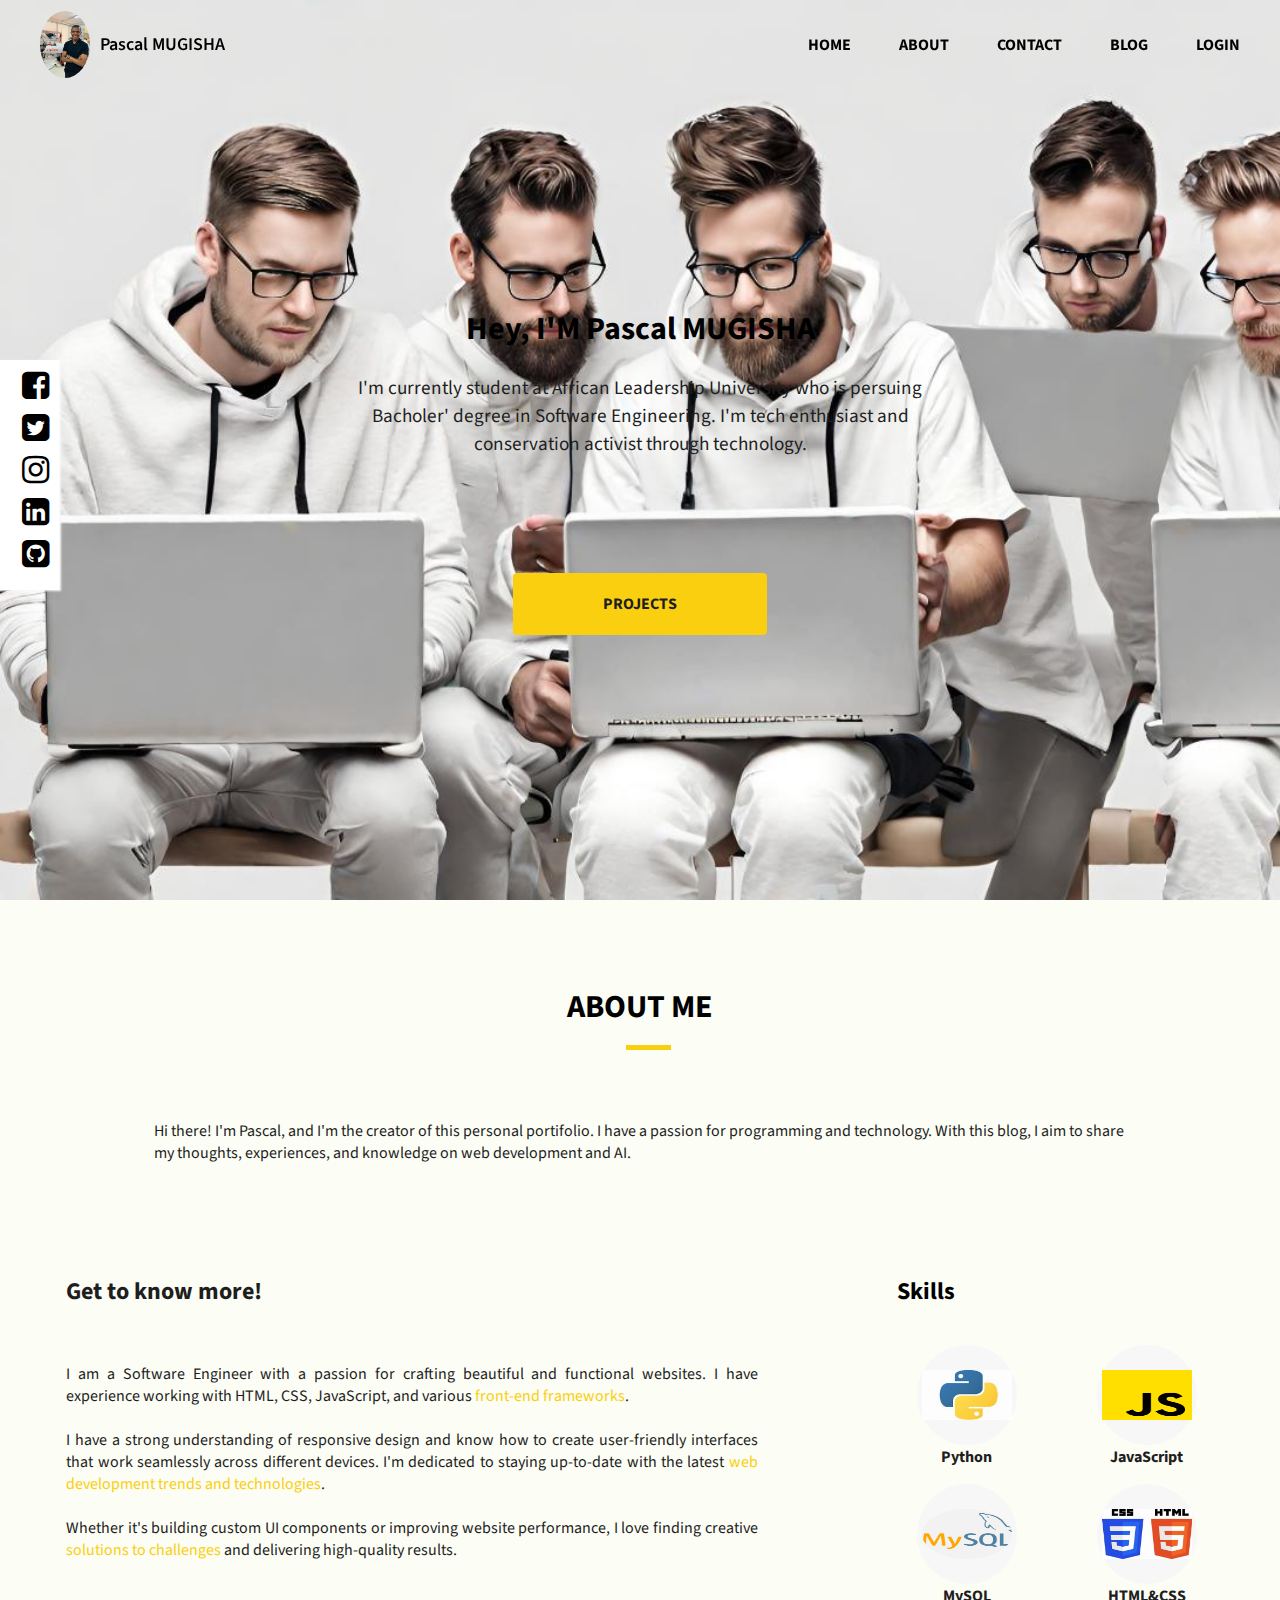
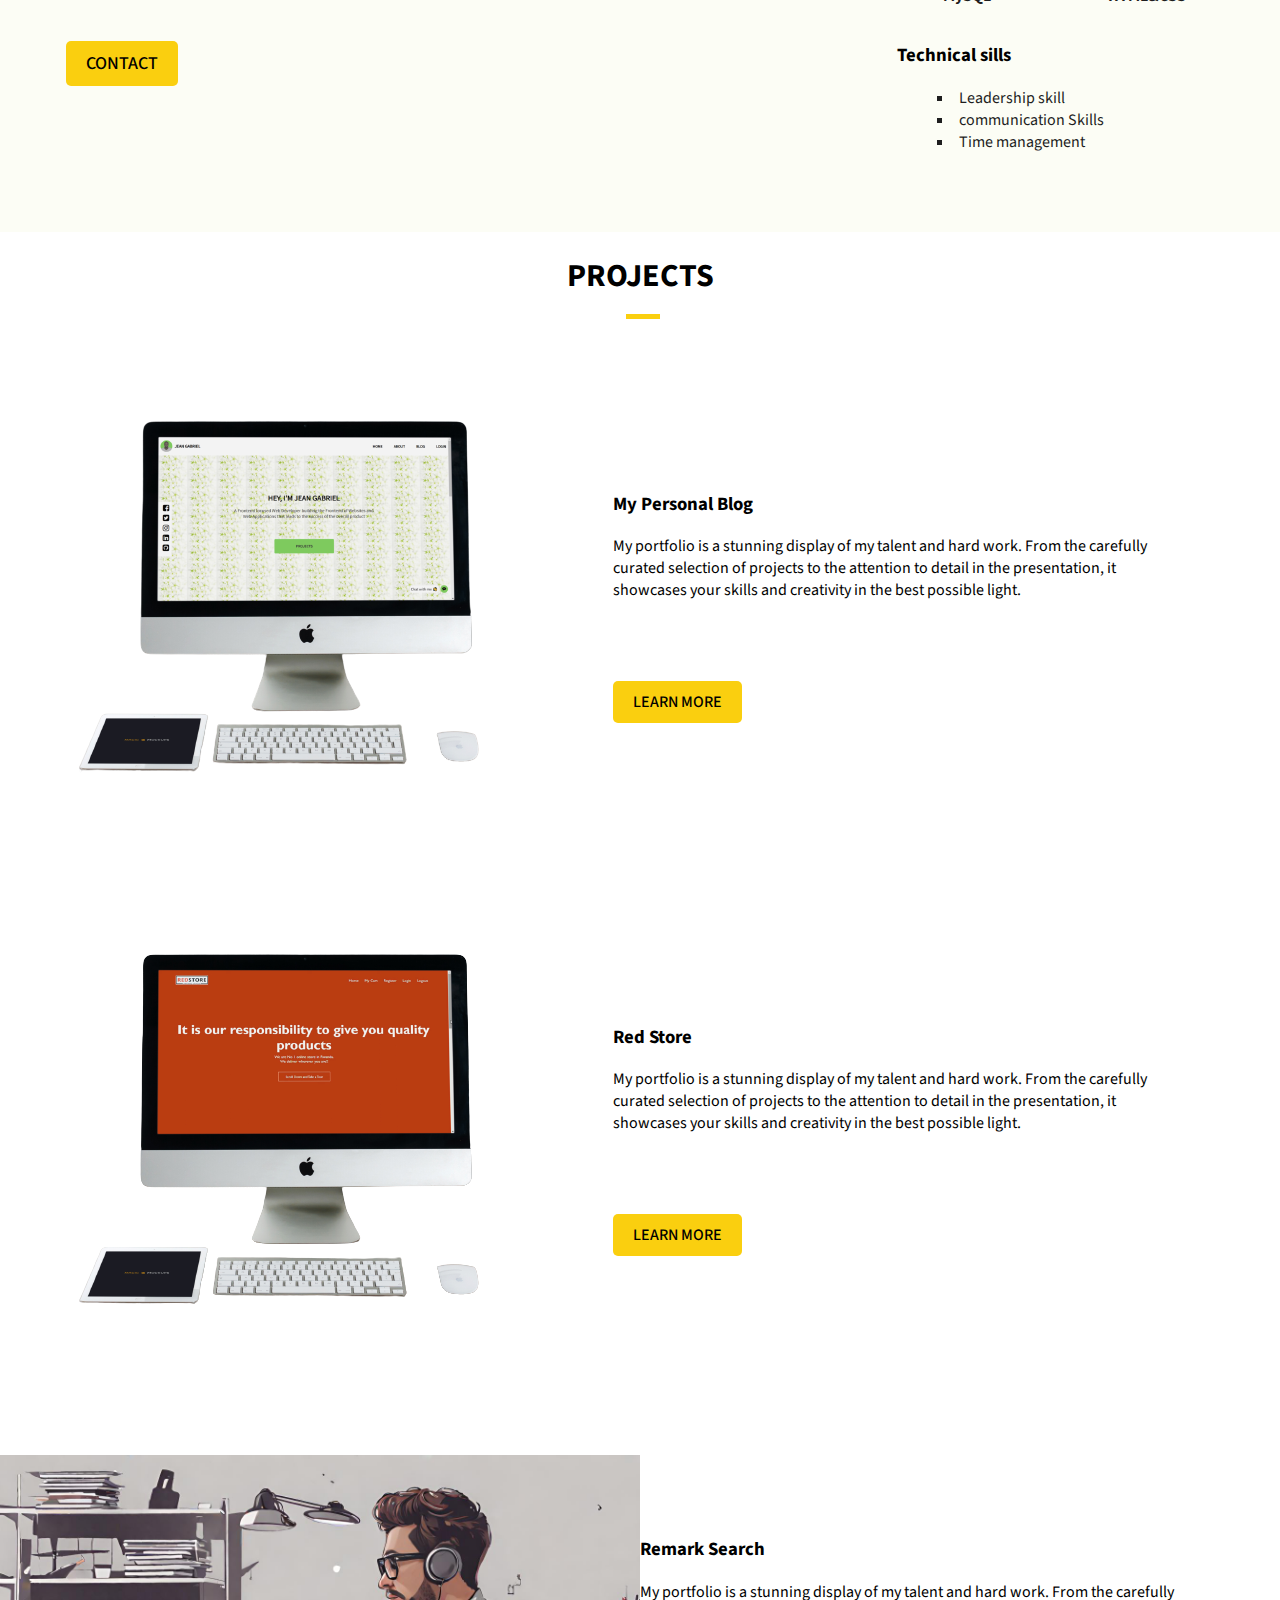
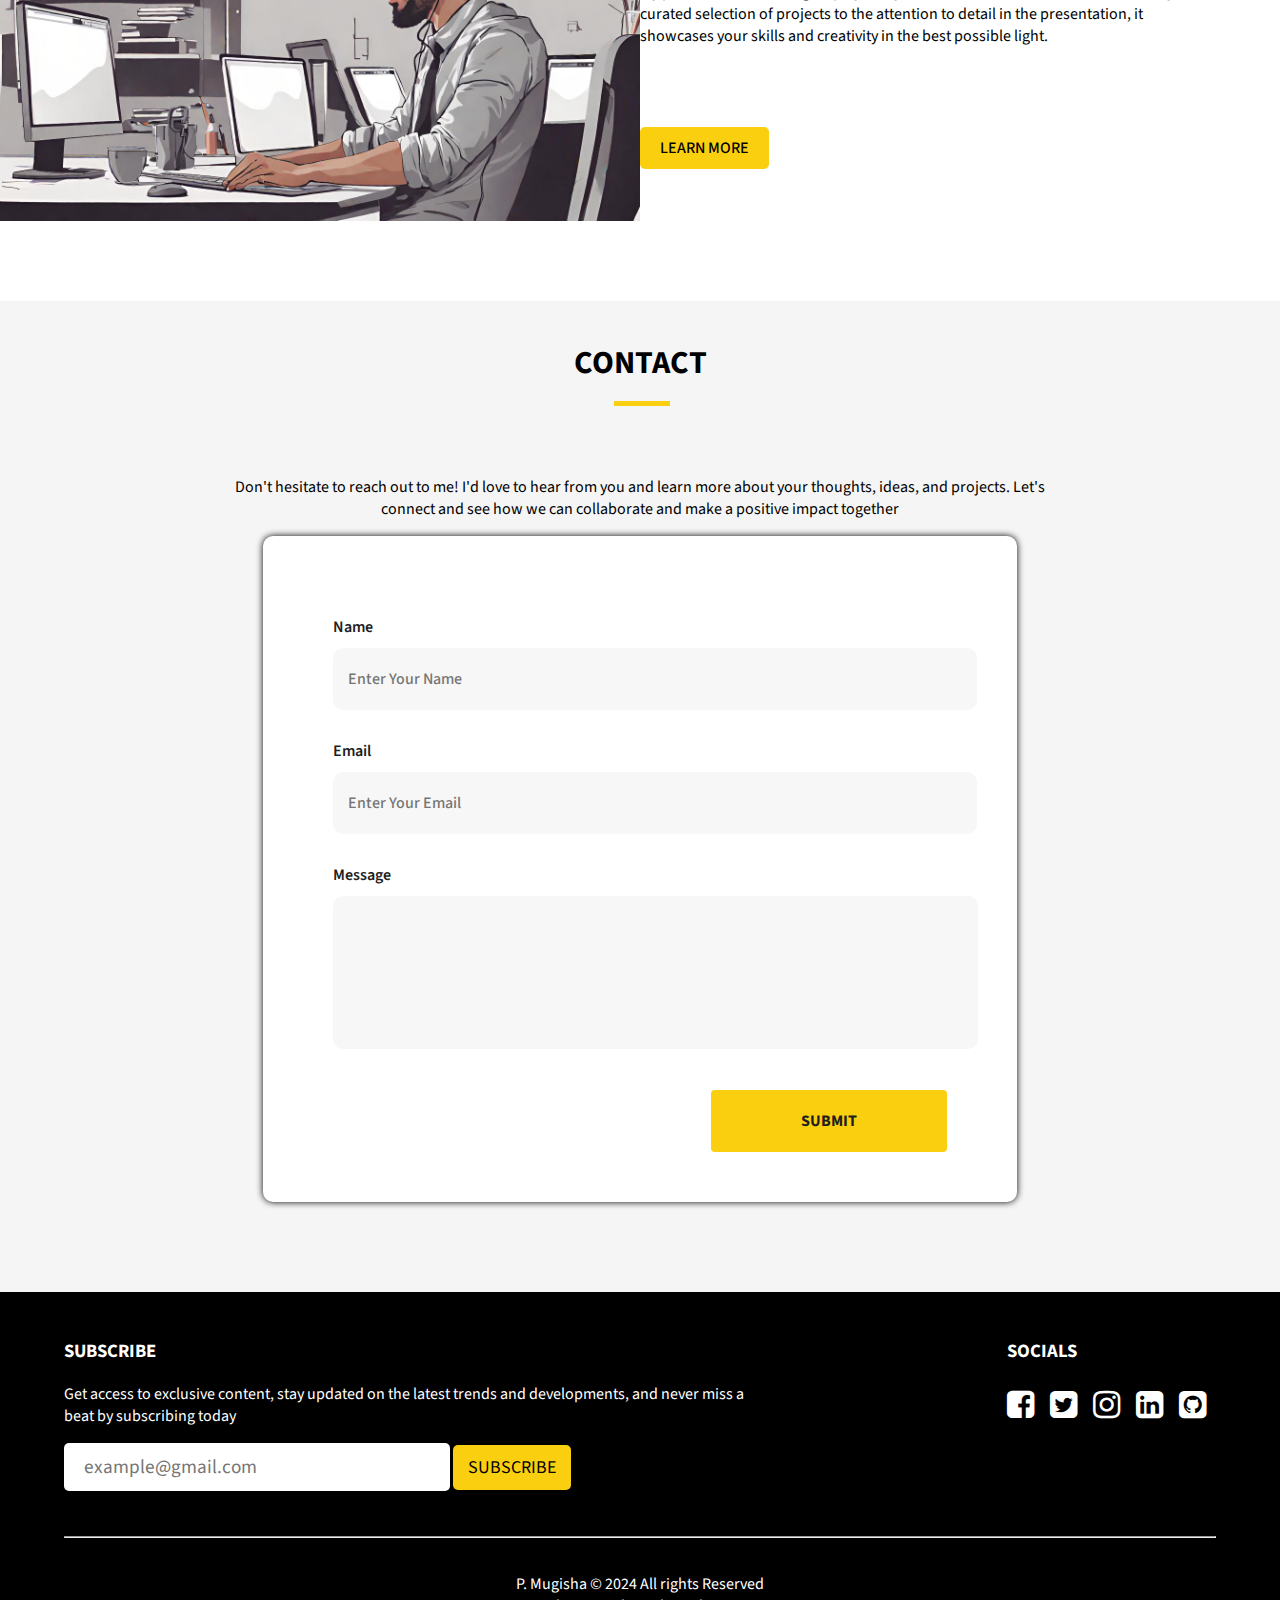
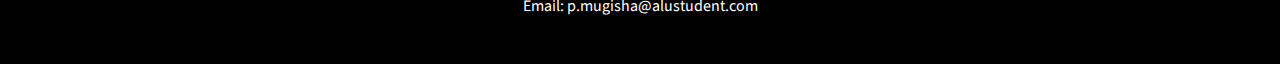
==== index.html @ e067c86f "portifolio" ====
<!DOCTYPE html>
<html lang="en">
<head>
    <link rel="stylesheet" href="../style.css">


    <!-- ------ font awesome ---------- -->
    <link rel="stylesheet" href="https://cdnjs.cloudflare.com/ajax/libs/font-awesome/4.7.0/css/font-awesome.min.css">


    <!-- --- font cdn ---  -->
    <link rel="preconnect" href="https://fonts.googleapis.com">
    <link rel="preconnect" href="https://fonts.gstatic.com" crossorigin>
    <link href="https://fonts.googleapis.com/css2?family=Source+Sans+Pro&display=swap" rel="stylesheet">
    <meta charset="UTF-8">
        <meta http-equiv="X-UA-Compatible" content="IE=edge">
    <meta name="viewport" content="width=device-width, initial-scale=1.0">
    <title>MY PORTIFOLIO</title>
</head>
<body>
    <!-- <script src="//code.tidio.co/74uvqr4xxi4bh2gyivop2tyefpkpsn7f.js" async></script> -->


    <div class="container">
        <div id="home">
            <div class="navbar">
                <div class="logo">
                    <img src="../images/me.jpg" alt="logo">
                    <p>Pascal MUGISHA</p>
                </div>

                <div class="menu" disabled>
                    <span class="bar"></span>
                    <span class="bar"></span>
                    <span class="bar"></span>
                </div>

                <div class="navlist">
                    <ul class="navlist1">
                        <li class="list_item"><a href="#home">HOME</a></li>
                        <li class="list_item"><a href="#about">ABOUT</a></li>
                        <li class="list_item"><a href="#messages">CONTACT</a></li>
                        <li class="list_item"><a href="#all_blogs">BLOG</a></li>
                        <li class="list_item"><a href="#login">LOGIN</a></li>
                    </ul>
                </div>

            </div>

            <!-- ----social media icons ------  -->
            <div class="socials">
                <a href="#"><i class="fa fa-facebook-square" aria-hidden="true"></i></a>
                <a href="#"><i class="fa fa-twitter-square" aria-hidden="true"></i></a>
                <a href="#"><i class="fa fa-instagram" aria-hidden="true"></i></a>
                <a href="#"><i class="fa fa-linkedin-square" aria-hidden="true"></i></a>
                <a href="#"><i class="fa fa-github-square" aria-hidden="true"></i></a>
            </div>

            <!-- ----- chat with me ------  -->
            <!-- <a href="#" class="chat">
                <span>Chat with me 👋</span>
                <div class="message">
                <i class="fa fa-commenting" aria-hidden="true"></i>
                </div>
            </a> -->

            <!-- -------- hero section --------  -->
            <div class="hero">
                <h1>Hey, I'M Pascal MUGISHA</h1>
                <P>I'm currently student at African Leadership University who is persuing Bacholer' degree in Software Engineering. I'm tech enthusiast and conservation activist through technology.</P>

                <a href="#projects" class="big_button">PROJECTS</a>
            </div>
        </div>
        
        
        <div id="about">
            <h1 class="section_title">ABO<span style="border-bottom: 5px solid var(--green); padding-bottom: 15px;">UT </span>ME</h1>
            <p class="about_text">Hi there! I'm Pascal, and I'm the creator of this personal portifolio. 
                I have a passion for programming and technology. With this blog, I aim to share my thoughts, 
                experiences, and knowledge on web development and AI. </p>
                <!-- Whether it's new projects or ideas, I hope to create a 
                community of like-minded individuals who are also interested in software engineering. In my free time, you can 
                find me playing music. Thank you for stopping by, and I hope you enjoy reading my content! -->

            <div class="more">
            
                <div class="know">

                    <h2 style="margin-bottom: 6vh ;">Get to know more!</h2>
                    <p>I am a Software Engineer with a passion for crafting beautiful and functional websites. I have experience working with HTML, CSS, JavaScript, and various<a style="text-decoration: none; color: var(--green);">  front-end frameworks</a>.
                        <br/><br>
                        I have a strong understanding of responsive design and know how to create user-friendly interfaces that work seamlessly across different devices. I'm dedicated to staying up-to-date with the latest <a style="color: var(--green); text-decoration: none;"> web development trends and technologies</a>. 
                       <br><br> Whether it's building custom UI components or improving website performance, I love finding creative<a style="color: var(--green); text-decoration: none;">  solutions to challenges</a> and delivering high-quality results.</p>

                    
                     <span><a href="#messages" class="small_button">CONTACT</a></span>

                </div>

                <div class="skills">
                    <h2 style="margin-bottom: 4vh ;">Skills</h2>

                    <div class="programming">
                    
                        <div class="flex_skills">
                            <div class="skill_item">
                                <span class="box1">
                                    <img src="../images/PYTHON.jfif"> 
                                </span>
                                <p>Python</p>
                            </div>
                            <div class="skill_item">
                                <span class="box1">
                                    <img src="../images/js.png"> 
                                </span>
                                <p>JavaScript</p>
                            </div>
                        </div>

                        <div class="flex_skills">
                            <div class="skill_item">
                                <span class="box1">
                                    <img src="../images/mysql.png"> 
                                </span>
                                <p>MySQL</p>
                            </div>
                            <div class="skill_item">
                                <span class="box1">
                                    <img src="../images/html&css.jfif"> 
                                </span>
                                <p>HTML&CSS</p>
                            </div>
                        </div>

                    </div>

                    <div class="technical">
                        <h3>Technical sills</h3>
                        <ul>
                            <li>Leadership skill</li>
                            <li>communication Skills</li>
                            <li>Time management</li>
                        </ul>
                    </div>

                </div>
            </div>

        </div>


        <div id="projects">
            <h1 class="section_title">PRO<span style="border-bottom: 5px solid var(--green); padding-bottom: 15px;">JE</span>CTS</h1>
            
            <div class="project_item">
                <img src="../images/portfolio_nobg.png" >
                <div class="project_desc">
                    <h3>My Personal Blog</h3>
                    <p>My portfolio is a stunning display of my talent and hard work. 
                        From the carefully curated selection of projects to the 
                        attention to detail in the presentation, it showcases your 
                        skills and creativity in the best possible light.</p>
                    
                    <span><a href="#" class="small_button">LEARN MORE</a></span>
                </div>
            </div>
            
            <div class="project_item proj_it">
                <img src="../images/shop_nobg.png" >
                <div class="project_desc ">
                    <h3>Red Store</h3>
                    <p>My portfolio is a stunning display of my talent and hard work. 
                        From the carefully curated selection of projects to the 
                        attention to detail in the presentation, it showcases your 
                        skills and creativity in the best possible light.</p>
                    
                    <span><a href="#" class="small_button">LEARN MORE</a></span>
                </div>
            </div>
            
            <div class="project_item proj_it">
                <img src="../images/research.jpg" >
                <div class="project_desc ">
                    <h3>Remark Search</h3>
                    <p>My portfolio is a stunning display of my talent and hard work. 
                        From the carefully curated selection of projects to the 
                        attention to detail in the presentation, it showcases your 
                        skills and creativity in the best possible light.</p>
                    
                    <span><a href="#" class="small_button">LEARN MORE</a></span>
                </div>
            </div>
            

        </div>


        <!-- ---------------message _____________ -->

        <div class="snackbar">
            <p>Your message is successfully sent</p>
        </div>

        <div id="messages">
            <h1 class="section_title">CO<span style="border-bottom: 5px solid var(--green); padding-bottom: 15px;">NTA</span>CT</h1>
            
            <P class="message_desc">Don't hesitate to reach out to me! I'd love to hear from you and learn more about your thoughts, 
                ideas, and projects. Let's connect and see how we can 
                collaborate and make a positive impact together</P>

            
            <form class="form1" onsubmit={sendMessage(event)}>
                <p>Name</p>
                <div>
                    <input  id="name" type="text"  placeholder="Enter Your Name">
                    <span class="output success"></span>
                </div>
                <p>Email</p>
                <div>
                    <input  type="text"  id="email" placeholder="Enter Your Email">
                    <span class="output success">*Enter a valid email please!</span>
                </div>
                <p>Message</p>
                <div>
                    <textarea id="message"  rows="20" cols="50" ></textarea>
                    <span class="output success">*Enter your message please!</span>    
                </div>
               
        
                <span class="submit_button">
                <button type="submit" id="form_submit">
                    SUBMIT
                </button>
                </span>
            </form>
        
            
            

        </div>

        <div id="footer">
            <div class="container2">
                <div class="subscribe">
                    <h3>SUBSCRIBE</h3>
                    <P>Get access to exclusive content, 
                        stay updated on the latest trends and 
                        developments, and never miss a beat by 
                        subscribing today</P>

                    <form class="form2" onsubmit = subscribe(event)>
                        <input type="text" id="sub1" placeholder="example@gmail.com">
                        <button type="submit"> SUBSCRIBE </button>
                    </form>
                </div>

                <div class="social">
                    <h3>SOCIALS</h3>
                    <div class="social2">
                        <a href="#"><i class="fa fa-facebook-square" aria-hidden="true"></i></a>
                        <a href="#"><i class="fa fa-twitter-square" aria-hidden="true"></i></a>
                        <a href="#"><i class="fa fa-instagram" aria-hidden="true"></i></a>
                        <a href="#"><i class="fa fa-linkedin-square" aria-hidden="true"></i></a>
                        <a href="#"><i class="fa fa-github-square" aria-hidden="true"></i></a>
                    </div>
                    
                    

                </div>
            </div>

            <hr>

            <div class="copyright">
                P. Mugisha &copy; 2024  All rights Reserved <br>
                      Email: p.mugisha@alustudent.com
            </div>
        </div>




    </div>

    <script src="../JS/app.js"></script>
</body>
</html>
---- style.css ----
*{
    font-family: 'Source Sans Pro', sans-serif;
}

:root{
    --white: #fff;
    --lightgray: rgb(247, 247, 247); 
    --black: rgba(0,0,0); 
    --green: rgb(250, 207,15);
    /* --green: #7ED957; */
    --text: rgb(30,30,30);
    --about: #FCFDF5;
}

body{
    margin: 0;
    padding: 0;
}

/* --------home style ----- */
/* linear-gradient(rgba(206, 240, 223, 0.4)50%, rgba(206, 240, 223, 0.4)50%), */
#home{
    background:  url(images/guy.jpg);
    height: 100vh;
    background-repeat: no-repeat;
    background-size:cover;
}


/* --------- for the navbar -------- */
.navbar{
    display: flex;
    background: var(--grey);
    align-items: center;
    justify-content: space-between;
    padding: .2rem 2rem;
    width: 100vw;
    z-index: 16;
    position: fixed;
    top: 0;
}


.logo{
    display: flex;
    align-items: center;
    font-size: large;
    font-weight: 600;
    margin: .5rem;
}
.logo img{
    width: 50px;
    border-radius: 50%;
    margin-right: 10px;
}

.navlist ul{
    margin: 0;
    padding: 0;
    padding-right: 3rem;
    display: flex;
    transition: 2s;
}
.navlist li{
    list-style: none;
    font-weight: 700;
}
.navlist li a{
    text-decoration: none;
    font-size: medium;
    color: var(--black);
    padding: 1.5rem;
    display: block;
}   

.navlist li a:hover{
    color: var(--green);
}


.menu{
    position: absolute; 
    top: 1.5rem;
    right: .75rem;
    display: none;
    flex-direction: column;
    justify-content: space-between;
    width: 30px;
    height: 18px;

}

.bar{
    width: 100%;
    height: 3px;
    background: var(--black);
}

@media  (max-width: 700px){
    .navbar{
        flex-direction: column;
        align-items: flex-start;
        padding: .2rem 0;
    }
    .navlist {
        display: none;
    }
    .navlist ul{
        width: 100%;
        flex-direction: column;
        padding-right: unset;
        
    }
    .navlist ul li{
        width: 98vw;
        text-align: right;
        border-top: 0.1px solid var(--lightgray);
        font-size: 10px;
       
    }
   
    .navlist li a{
        padding: 1rem;
    }
    .menu{
        display: flex;
    }
    .navlist.active{
        display: flex;
    }
    
    
}


/* ---socials --  */
.socials{
  position: absolute;
  top: 40%;
  margin-left: 2%;
  transform: translate(-50%);
  display: flex;
  flex-direction: column;
  background: var(--white);
  padding: 10px;
  padding-left: 30px;
  box-shadow: 1px 1px 2px var(--lightgray);
}

.socials .fa{
    color: black;
    font-size: xx-large;
    padding-bottom: 10px;
}

@media (max-width: 700px) {
    .socials{
        display: none;
    }
}

.chat{
    text-decoration: none;
    color: var(--black);
    font-size: medium;
    display: flex;
    align-items: center;
    width: 160px;
    justify-content: space-between;
    position: fixed;
    bottom: 2rem;
    right: .75rem;
}
.chat .message{
    width: 2rem;
    height: 2rem;
    border-radius: 50%;
    text-align: center;
    background: var(--green);
    position: relative;
}
.message .fa{
    position: absolute;
    top: 50%;
    left: 50%;
    transform: translate(-50%, -50%);
}
.chat span{
    background: var(--white);
    padding: 4px;
    border-radius: 10px;
    box-shadow: 2px -3px 4px var(--lightgray);
}

/* ----- hero section ------  */
.hero{
    position: absolute;
    top: 50%;
    left: 50%;
    transform: translate(-50%, -50%);
    text-align: center;
}
.hero :nth-child(1){
    color: var(--black);
    font-size: xx-large;
    font-weight: bolder;
}
.hero :nth-child(2){
    color: var(--text);
    font-size: larger;
    margin-bottom: 15vh;
}
.big_button{
    text-decoration: none;
    color: var(--text);
    font-weight: bolder;
    font-size: medium;
    background: var(--green);
    padding: 20px 90px;
    border-radius: 4px;
}
.big_button:hover{
    opacity: 0.8;
}


/* ----------about us section ---------- */
#about{
    background: var(--about);
    padding: 7vh 2%;
}

.section_title{
    text-align: center;
    margin-bottom: 10vh;
}

#about .about_text{
    padding: 0 10vw;
    color: var(--text);
    margin-bottom: 10vh;
}

.more{
    width: 90vw;
    display: flex;
    flex-wrap: wrap;
    justify-content: space-around;
    gap: 5%;
}
.know{
    flex-basis: 60%;
    text-align: justify;
    color: var(--text);
}

.know span{
    
    font-size: large;
    width: 100%;
    display: block;
    margin: 10vh 0;
}
.small_button{
    text-decoration: none;
    color: var(--black);
    background: var(--green);
    padding: 10px 20px;
    border-radius: 5px;
    font-weight: 500;
}
.small_button:hover{
    background: #46a71d;
}

@media (max-width: 700px) {
    .more{
        width: auto;
    }
    .know{
        display: block;
        flex-basis: 99%;
        padding: 0 10px;
        text-align: left;
    }
    .skills{
        flex-basis: 90%;
        padding: 0 10px;
    }
    #about .about_text{
        padding: 0 5vw;
        text-align: center;
    }
    
}


.box1{
    display: block;
    width: 100px;
    height: 100px;
    position: relative;
    background: var(--lightgray);
    border-radius: 50%;
    margin-bottom: -15px;
}
.box1 img{
    position: absolute;
    top: 50%;
    left: 50%;
    transform: translate(-50%,-50%);
    width: 90px;
    max-height: 50px;
}
.skill_item{
    display: flex;
    flex-direction: column;
    align-items: center;
}
.skill_item p{
    color: var(--text);
}
.skill_item :nth-child(2){
    font-size: medium;
    font-weight: bold;
}
.flex_skills{
    display: flex;
    gap: 40%;
}

.programming{
    padding: 0 20px;
}
         
             /* ---- technical ----  */

.technical ul{
    list-style: square inside url("sqpurple.gif");
    color: var(--text);  
}




/* ---------- project -----------  */
.projects{
    padding: 10vh 0;
}
.project_item img{
    width: 50%;
    flex-basis: 40%;
}
.project_item{
    display: flex;
    align-items:center;
    flex-wrap: wrap;
}
.project_desc{
    flex-basis: 45%;
}

.project_desc span{
    display: block;
    margin-top: 10vh;
}
.proj_it{
    padding-top: 14vh;
}

@media (max-width: 800px) {
    .project_item img{
        flex-basis: 80%;
        width: 99%;
    }
    .project_desc{
        flex-basis: 99%;
        padding: 0 1% 5% 25%;
    }
    .project_desc span{
        margin-top: 5vh;
    }
    .proj_it{
        padding-top: 7vh;
    }
    
}

/* ________ messages ________--  */

#messages{
    background:  whitesmoke;
    background-size: cover;
    /* background: var(--lightgray); */
    padding: 2vh 10%;
    padding-bottom: 10vh;
    margin: auto;
    margin-top: 80px;
}
#messages .form1{
    background: var(--white);
    margin-top: 60px;
    padding: 50px 70px;
    border-radius: 10px;
    box-shadow: 0 0 7px var(--black);
    margin: auto;
    width: 60%;
}
#messages input{
    border: none;
    background: var(--lightgray);
    padding: 20px 15px;
    width: 100%;
    outline: none;
    font-size: medium;
    border-radius: 10px;
    font-size: medium;
    font-weight: 500;
}
#messages textarea{
    outline: none;
    border: none;
    background: var(--lightgray);
    width: 105%;
    height: 17vh;
    padding: 20px 20px;
    box-sizing: border-box;
    /* padding: 5px 20px; */
    border-radius: 10px;
    resize: none;
    /* margin-bottom: 35px; */
}
.message_desc{
    text-align: center;
    padding: 0 10%;
}
.form1 p{
    font-weight: 600;
    color: var(--text);
    margin-bottom: 10px;
    margin-top: 30px;
    font-size: medium;

}
#form_submit{
    text-decoration: none;
    color: var(--text);
    font-weight: bolder;
    font-size: medium;
    background: var(--green);
    padding: 20px 90px;
    border-radius: 4px;
    border: none;
    margin-top: 35px;

}
.submit_button {
    display: block;
    width: 100%;
    text-align: right;
    
}


.output{
    font-size: small;
    padding-left: 5%;
}
.error{
    color: red;
    display: unset;
}
.success{
    display: none;
}

@media (max-width: 700px) {
    
    #messages{
        padding: 20px 5%;
    }
    #messages .form1{
        padding: 10px;
        padding-bottom:30px;
        width: 95%;
    }
    #messages input{
        width: 88%;
    }
    #messages textarea{
        width: 99%;
    }
    
}

.snackbar {
    position: fixed;
    top: 30%;
    left: 50%;
    transform: translate(-50%,50%);
    color: white;
    padding: 10px;
    border-radius: 5px;
    display: none;
}

/* ------------footer ------------- */
.social2{
    font-size: xx-large;
   

}
.social2 a{
    text-decoration: none;
    color: var(--white);
    padding-right: 10px;
}

#footer{
    background: var(--black);
    color: var(--white);
    padding: 3vh 5%;
    padding-bottom: 20px;
}
.container2{
    display: flex;
    justify-content: space-between;
    flex-wrap: wrap;
    margin-bottom: 5vh;
}
.form2 input{
    padding: 10px 20px;
    width: 50%;
    border: 0;
    outline: none;
    font-size: larger;
    border-radius: 5px;
}
.form2 button{
    padding: 10px 15px;
    font-size: large;
    border: none;
    background: var(--green);
    border-radius: 5px;
}
@media (max-width: 500px) {
 
    .form2 input{
        width: 70%;
        font-size: medium;
        margin-bottom: 20px;
    }
    .form2 button{
        width: 25%;
        font-size: medium;
        padding: 10px 5px;
    }
    
}
.form2 button:hover{
    opacity: 0.8;
    cursor: pointer;
}

.subscribe{
    flex-basis: 60%;
}
.copyright{
    text-align: center;
    padding: 3vh 0;
}

@media (max-width: 700px) {
    .subscribe{
        flex-basis: 99%;
    }
    
}







/* --------login ---------------- */
.login{
    background: linear-gradient(rgba(7, 7, 7, 0.4)50%, rgba(3, 3, 3, 0.4)50%), url(photos/white.jpg);
    background-position: center;
    background-size: cover;
    height: 100vh;
}

.form{
    width: 250px;
    height: 380px;
    color: var(--black);
    /* background: black; */
    background: #fff;
    /* background: linear-gradient(to top, rgba(0,0,0,0.8)50%, rgba(0,0,0,0.8)50%); */
    position: absolute;
    top: 50%;
    left: 50%;
    transform: translate(-50%, -50%);
    padding: 7px 40px 20px 40px;
    border-radius: 10px;
}
.form h1{
    font-size: 30px;
    color: var(--green);
    text-align: center;
    margin-bottom: 20px;
}

.form input{
    width: 100%;
    padding: 15px 10px;
    margin-bottom: 15px;
    font-size: 15x;
    background: transparent;
    border: none;
    border-bottom: 1px solid var(--black);
    outline: none;
    color: var(--black);
    letter-spacing: 1px;
}

.form input[type="submit"]{
    background: var(--green);
    color: var(--black);
    width: 50%;
    font-size: 16px;
    display: block;
    margin: auto;
    margin-top: 20px;
    cursor: pointer;
    font-weight: bold;
    border-radius: 4px;
    transition: 0.3s;
    border: none;
}

.form input[type="submit"]:hover{
    opacity: 0.8;
    font-weight: bold;
}


/* --------- article --------  */
:root{
    --red: rgb(165, 48,28);
}
.suggested{
    display: flex;
    justify-content: space-around;
    gap: 5px;
    flex-wrap: wrap;
    padding: 0 2%;
}
.desc4 {
    flex-basis: 60%;
}

.suggested img{
    width: 30%;
    height: auto;
}
@media (max-width: 700px) {
    .desc4 {
        flex-basis: 99%;
        
    }
    .suggested img{
        width: 100%;
    }
    
}
.desc4 button{
    padding: 10px 20px 10px 0;
    font-size: large;
    border: none;
    background: transparent;
    cursor: pointer;
    position: relative;
}
.desc4 button:hover{
    color: var(--red);
}
.desc4 button::after{
    width: 0;
    transition: 200ms ease;
    content: "";
    position: absolute;
    left: 0%;
    right: 0%;
    bottom: 0;
    border: 1px solid var(--red);
}
.desc4 button:hover:after{
    width: 99%;
}
.arrow{
    margin-left: 10px;
    width: auto;
    color: var(--red);
    font-size: x-large;
}
.blog_title{
    padding: 2vh 0;
}

.single_blog{
    padding: 14vh 17%;
}

.date{
    font-style: italic;
    color: gray;
}
.blog_image{
    min-width: 70%;
    max-width: 70%;
    padding: 4vh 0;
}
.blog_content{
    line-height: 25px;
    color: rgb(30,30,30)
}


.share{
    display: flex;
    flex-wrap: wrap;
    align-items: center;
    justify-content: space-between;
    border-top: 1px solid black;
    border-bottom: 1px solid black;
}
.share_item{
    display: flex;
    align-items: center;
    gap: 10px;
}
@media (max-width: 700px) {
    .share2{
        width: 100%;
        border-top: 1px solid black;
    }
    .single_blog{
        padding: 14vh 10%;
    }
    .blog_image{
        display: block;
        min-width: 110%;
        max-width: 110%;
        height: auto;
        padding: 3vh 0;
    }
    .blog_content{
        font-size: larger;
    }
    #nav_article{
        padding-bottom: 40px;
    }
    #list_article{
        padding-top: 23px;
    }
}


.rel_item img{
    width: 100%;
}
.desc_rel{
    position: relative;
}
.rel_item p{
    position: absolute;
    z-index: 16;
    padding: 10px 20px 3px 0;
    background: var(--white);
    bottom: -20px;
    left: 0;
    border-top: 5px solid var(--black);
    color: var(--red);
    font-weight: bold;
}
.related{
    padding: 7vh 5%;

}
.container_rel{
    display: flex;
    align-items: flex-start;
    justify-content: space-between;
    flex-wrap: wrap;
}
.rel_item{
    flex-basis: 32%;
    cursor: pointer;
}
.related h2{
    padding-bottom: 7vh;
}

@media (max-width: 700px) {
    .rel_item {
        flex-basis: 99%;
        margin-bottom: 20px;
    } 
    
}



/* ---------- slides ------------  */
.carousel { 
    width: 100vw;
    height: 100vh;
    position: relative;
}
.slide{
    position: absolute;
    inset: 0;
    opacity: 0;
    transition: 500ms opacity ease-in-out;
    transition-delay: 200ms;
}
.slide[data-active]{
    opacity: 1;
    z-index: 1;
    transition-delay: 200ms;
}
.slide > img{
   display: block; 
   width: 100%;
   height: 100%;
   object-fit: contain;
}
.carousel > ul{
    margin: 0;
    padding: 0;
    list-style: none;

}
.carousel-button {
    position: absolute;
    top: 50%;
    transform: translate(-50%);
    z-index: 2;
    background: none;
    border: none;
    font-size: 4rem;
    color: rgba(255,355,255,.5);
    padding: 0.5rem;
    cursor: pointer;
    border-radius: .25rem;
    background: rgba(5, 5, 5, 0.4);
}
.carousel-button:hover,
.carousel-button:focus{
    color: white;
    background: rgba(5,5,5,0.6);
}
.carousel-button:focus{
    border: 1px solid black;
}

.carousel-button.prev{
    left: 1rem;
}
.carousel-button.next{
    right: 1rem;
}




/* ------------ dashboard ---------------  */
:root{
    --dash: rgb(232, 235,239);
}
.dashboard{
    margin: 0;
    padding: 0;
}

.vertical .list{
    list-style: none;
    transition: 500ms;
    height: 130vh;
    width: 270px;
    background: white;
    color: var(--black);
    position: absolute;
    padding: 0;
    overflow: hidden;
    border-right: 1px solid gray;
}
.list li{
    display: block;
    padding: 20px 10px;
    background: var(--dash);
    border-radius: 5px;
    margin: 10px 5px;
    display: flex;
    transition: 400ms;
    flex-wrap: nowrap;
}
.list li a{
    text-decoration: none;
    color: black;
}
.list li:hover,
.list li:focus{
    background: var(--green);
    cursor:pointer;
}
.dashboard{
    position: relative;
}
.vertical{
    position: fixed;
    z-index: 16;
    top: -20px;
}
#useless{
    padding: 60px 0;
    background: transparent;
}
.horizontal{
    background: white;
    box-shadow: 0 2px 10px rgb(177, 177, 177);
    position: fixed;
    top:0;
    right: 0;
    width: 100vw;
    z-index: 16;
}
.horizontal .logo{
    padding-left: 60px;
}
.list a{
    text-decoration: none;
    color: black;
}

.list.active{
    width: 50px;
}
.list li .fa{
    font-size: larger;
    font-weight: bolder;
    padding-right: 40px;
}
.active li{
    padding: 10px;
}

/* ---------- manage article ------------  */
.manageArticles {
    padding: 12vh 5vw 3vh 10vw;
    overflow: hidden;
}
.manageArticles h1{
    text-align: center;
}

#form2, #view_articles {
    padding: 0 0 2vh 20%; 
}
#form2 input{
    width: 100%;
    outline: none;
    padding: 10px;
    margin-bottom: 3vh;
    border: none;
    border-bottom: 1px solid rgb(187, 187, 187);
    background: var(--dash);
    cursor: pointer;
}
#form2 textarea{
    width: 100%;
    background: var(--dash);
    border: 1px solid rgb(187, 187, 187);
    outline: none;
    resize: none;
    padding: 10px;
    margin-bottom: 3vh;
    cursor: pointer;
}
@media (max-width: 600px) {
    #form2 input{
        width: 90%;
    }
    #form2 textarea{
        width: 90%;
    }
    
}
#form2 span{
    display: block;
    text-align: right;
    margin-top: 10px;
}
#form2 span button{
    padding: 5px 10px;
    border: none;
    cursor: pointer;
    font-weight: bold;
    font-size: 1rem;
}
#form2 span button:hover{
    opacity: .8;
}
#form2 span :nth-child(1){
    background: var(--green);
    margin-right: 10px;
}
#form2 span :nth-child(2){
    background: red;
}
#form2 select{
    padding: 5px 10px;
    margin-bottom: 3vh;
    outline: none;
}


/* --------- view articles --  */
.a_box {
    width: 40%;
    margin-top: 40px;
}
.a_box img{
    width: 100%;
    height: 300px;
    border-radius: 5px;
}
.a_box .action{
    background: var(--dash);
    padding: 5px;
    display: flex;
    justify-content: space-between;
    margin-top: -5px;
}
.a_box .action button{
    border: none;
    font-size: larger;
}
.a_box .action button:hover{
    transform: scale(1.2);
    cursor: pointer;
}
#delete{
    color: red;
}
#edit{
    color: blue;
}
#a_container{
    display: flex;
    flex-wrap: wrap;
    justify-content: space-between;
    margin-top: 60px;
}

@media (max-width: 600px) {
    .a_box{
        width: 90%;
        margin-top: 30px;
    }
    #form2, #view_articles {
        padding: 0 2vw 3vh 17vw; 
    }
    #preview{
        width: 20%;
    } 

}

/* ______________-- USERS _______________--   */
#userContainers{
    width: 60%;
}
@media (max-width: 700) {
    #userContainers{
        min-width: 80%;
    }
}

/* --------------------------- all blogs ---------------------------------  */

.all_blogs{
    padding: 14vh 7% ;
    overflow: hidden;
}

.blogs_heading{
    padding: 2vh 7% 5vh 7%;
}

.c_box{
    display: flex;
    align-items: flex-start;
    padding-bottom: 60px;

}

.c_box img{
    min-width: 32vw;
    max-width: 32vw;
    height: auto;
    padding-right: 40px;
    padding-top: 16px;
    cursor: pointer;
}
.c_desc p{
    margin-bottom: -10px;
}
.category{
    color: var(--red);
    cursor: pointer;
}
.category:hover{
    color: #46a71d;
}
.c_desc h2{
    cursor: pointer;
}

@media (max-width: 600px) {
    .c_box{
        flex-wrap: wrap;
    }
    .c_box img{
        max-width: 100%;
        min-width: 100%;
    }
    .c_desc{
        position: relative;
    }
    .c_desc .category{
        position: absolute;
        top: -40px;
        z-index: 16;
        background: white;
        padding: 15px 15px 15px 0px;
        border-top: 5px solid var(--black);
    }
}



/* --------confirmatin __________  */
#overlay {
    display: none;
    position: fixed;
    top: 0;
    left: 0;
    width: 100%;
    height: 100%;
    background-color: rgba(0, 0, 0, 0.5);
    z-index: 1;
  }
  
  #confirmation-message {
    position: absolute;
    top: 50%;
    left: 50%;
    transform: translate(-50%, -50%);
    background-color: white;
    padding: 20px;
    border-radius: 10px;
    text-align: center;
  }
  
  #button-container {
    margin-top: 20px;
  }
  
  #confirm-button {
    background-color: red;
    color: white;
    padding: 10px 20px;
    border-radius: 5px;
    margin-right: 10px;
    border: none;
  }
  
  #cancel-button {
    background-color: var(--green);
    color: var(--black);
    padding: 10px 20px;
    border-radius: 5px;
    border: none;
  }


  /* ________- commentes _____________  */
  .card-no-border .card {
    border: 0px;
    border-radius: 4px;
    -webkit-box-shadow: 0px 5px 20px rgba(0, 0, 0, 0.05);
    box-shadow: 0px 5px 20px rgba(0, 0, 0, 0.05)
}

.card-body {
    -ms-flex: 1 1 auto;
    flex: 1 1 auto;
    padding: 1.25rem
}

.comment-widgets .comment-row:hover {
    background: rgba(0, 0, 0, 0.02);
    cursor: pointer;
}

.comment-widgets .comment-row {
    border-bottom: 1px solid rgba(120, 130, 140, 0.13);
    padding: 15px;
}
.comment-text:hover{
    visibility: hidden;
}
.comment-text:hover{
    visibility: visible;
}

.label {
    padding: 3px 10px;
    line-height: 13px;
    color: #ffffff;
    font-weight: 400;
    border-radius: 4px;
    font-size: 75%;
}

.round img {
    border-radius: 100%;
}

.label-info {
    background-color: #1976d2;
}

.label-success {
    background-color: green;
}

.label-danger {
    background-color: #ef5350;
}

.action-icons a {
    padding-left: 7px;
    vertical-align: middle;
    color: #99abb4;
}

.action-icons a:hover {
    color: #1976d2;
}

.mt-100 {
    margin-top: 100px
}

.mb-100 {
    margin-bottom: 100px
}


/* _________________ add commenet ________________  */
.addComment{
    width: 80%;
    margin: auto;
    padding: 1vh 3%;
    border: 1px solid rgb(226, 226, 226);
    border-radius: 10px;   
}
@media (max-width: 700px) {
    .addComment{
        width: 90%;
    }   
    #commentContainer{
        width: 90%;
        padding: 2vh 0;
    } 
}
#commentForm input{
    outline: none;
    width: 100%;
    border: none;
    background: var(--lightgray);
    padding: 5px 10px;
    /* border-bottom: 1px solid gray; */
}
#commentForm textarea{
    outline: none;
    width: 100%;
    border: none;
    background: var(--lightgray);
    padding: 10px;

}
#commentForm label{
    font-weight: bold;
    margin-top: 10px;
}
#commentForm button{
    border: none;
    background: var(--green);
    cursor: pointer;
    padding: 5px 20px;
    font-weight: bolder;
}
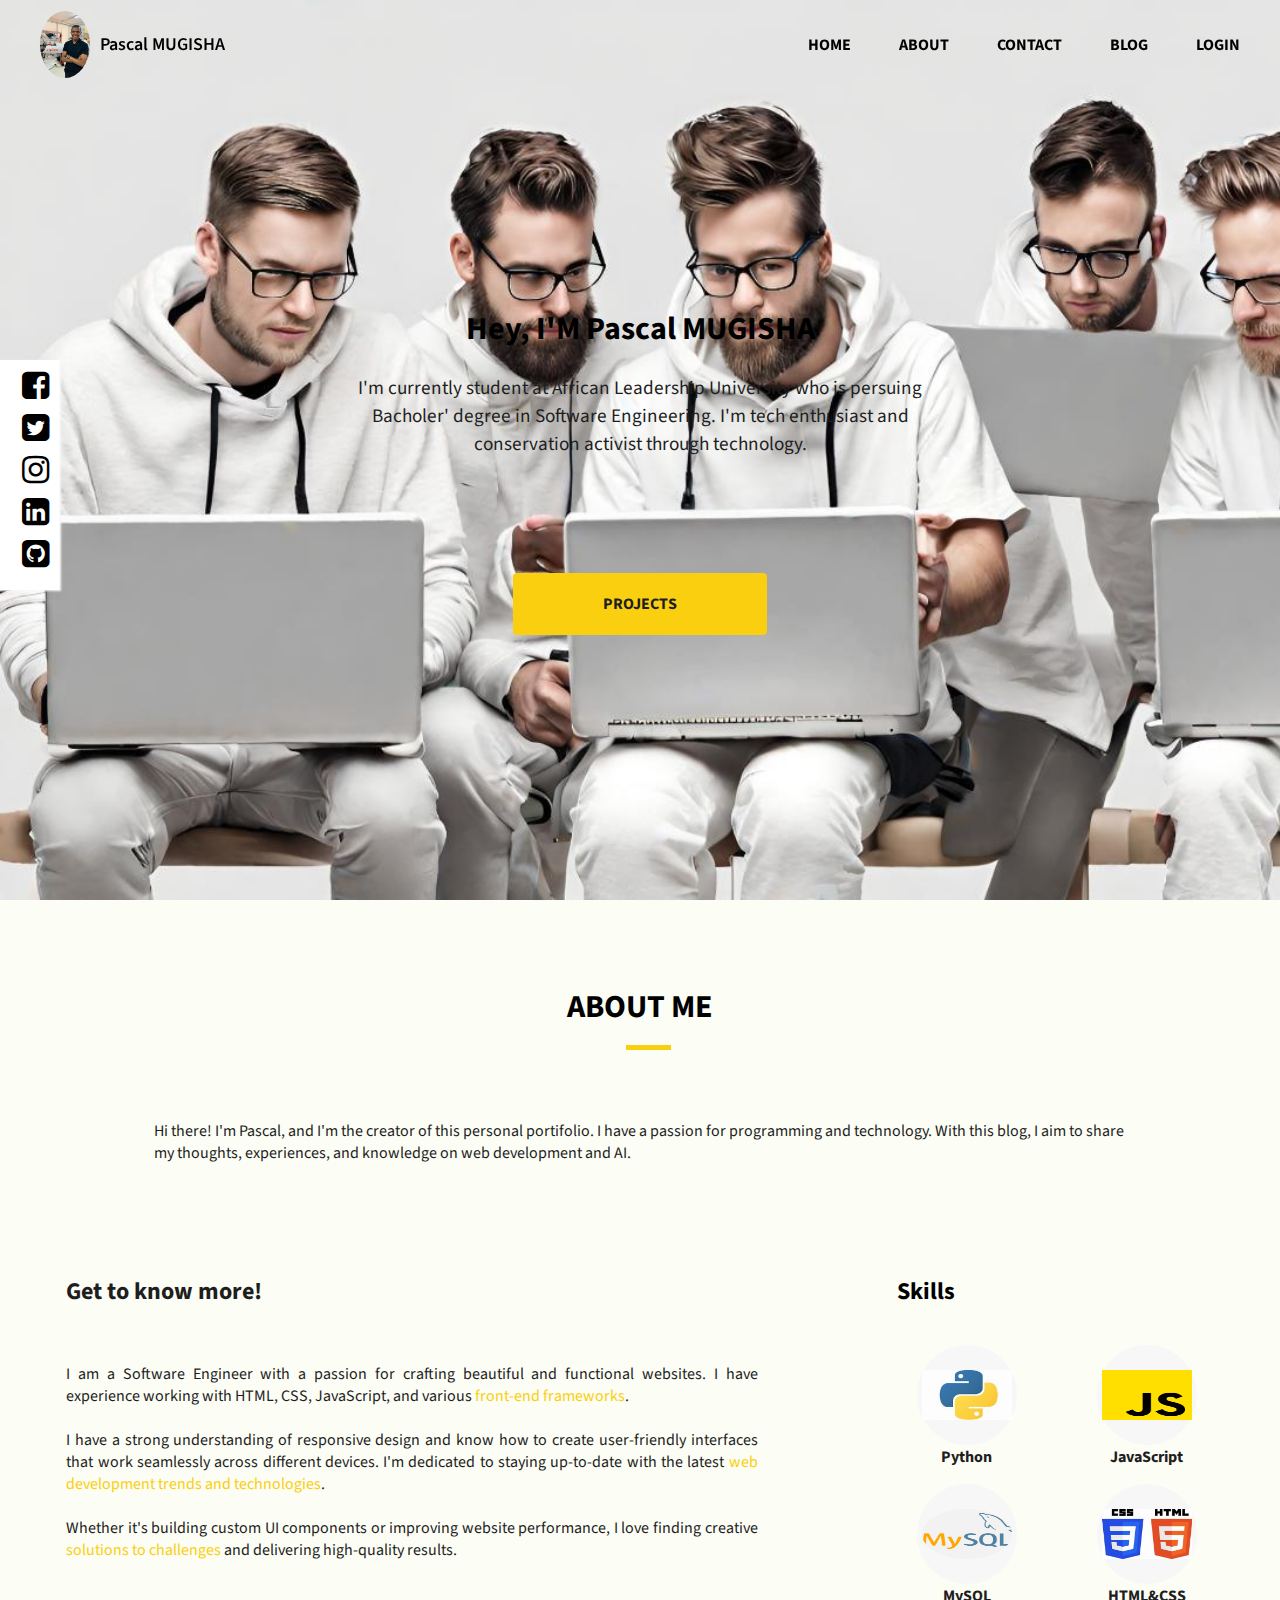
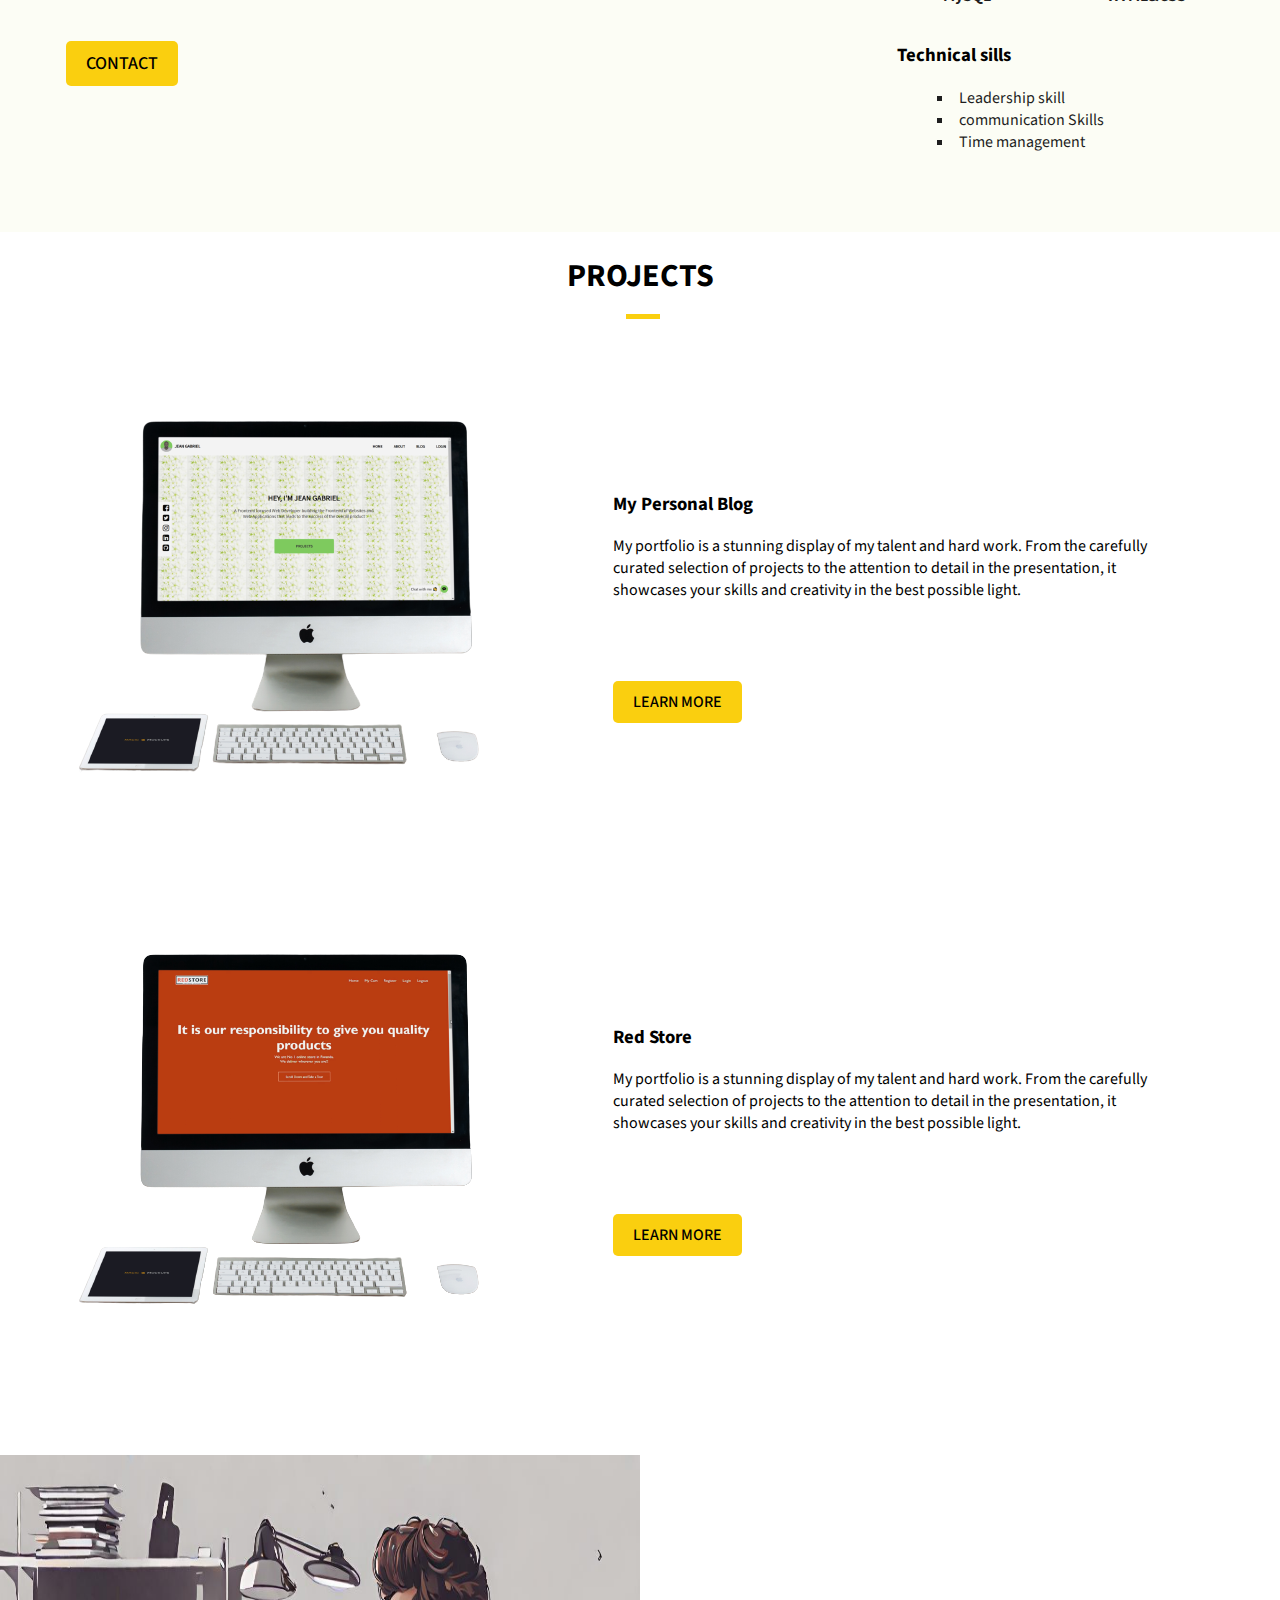
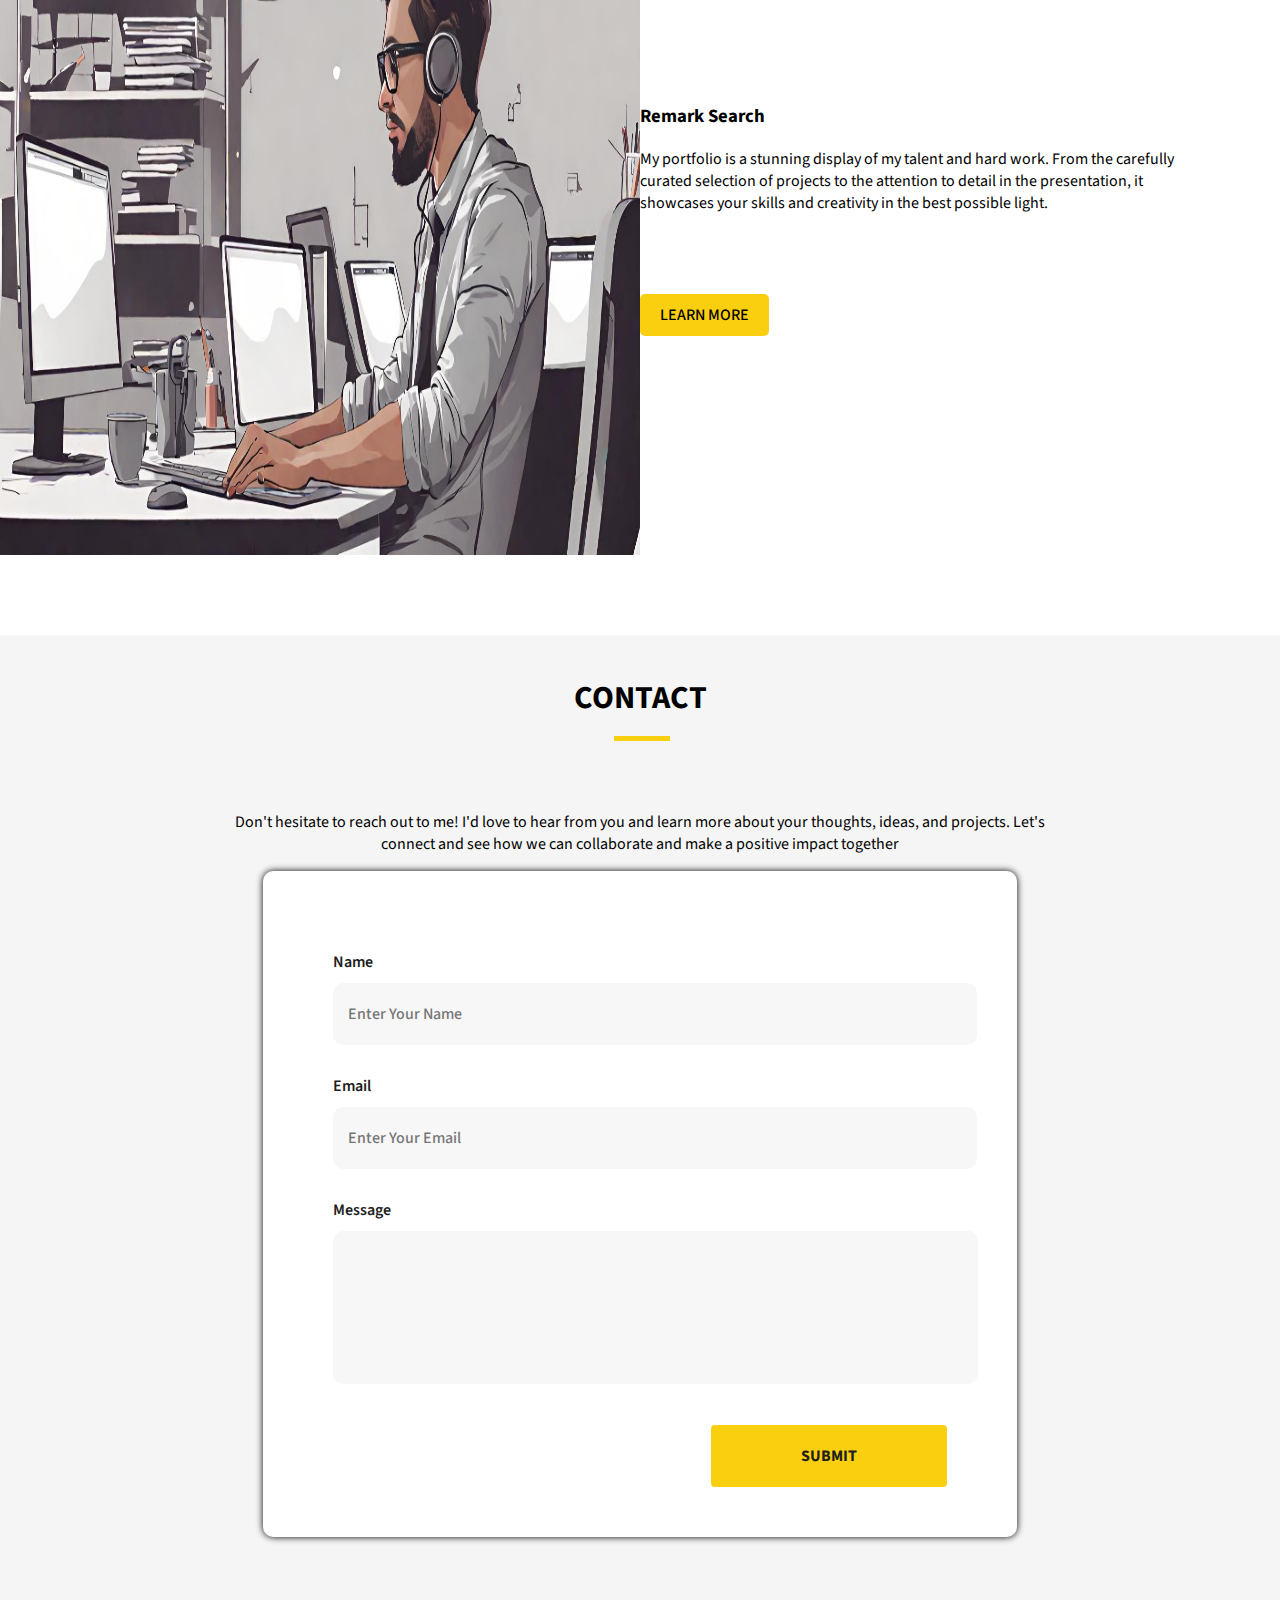
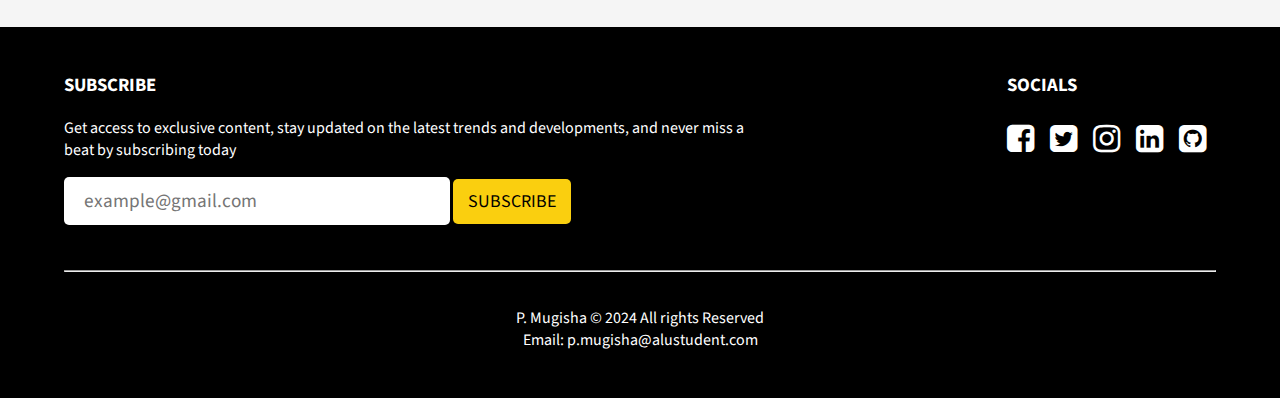
==== commit 91e5d716: "portifolio" ====
--- a/index.html
+++ b/index.html
@@ -1,7 +1,7 @@
 <!DOCTYPE html>
 <html lang="en">
 <head>
-    <link rel="stylesheet" href="../style.css">
+    <link rel="stylesheet" href="style.css">
 
 
     <!-- ------ font awesome ---------- -->
@@ -25,7 +25,7 @@
         <div id="home">
             <div class="navbar">
                 <div class="logo">
-                    <img src="../images/me.jpg" alt="logo">
+                    <img src="images/me.jpg" alt="logo">
                     <p>Pascal MUGISHA</p>
                 </div>
 
@@ -106,13 +106,13 @@
                         <div class="flex_skills">
                             <div class="skill_item">
                                 <span class="box1">
-                                    <img src="../images/PYTHON.jfif"> 
+                                    <img src="images/PYTHON.jfif"> 
                                 </span>
                                 <p>Python</p>
                             </div>
                             <div class="skill_item">
                                 <span class="box1">
-                                    <img src="../images/js.png"> 
+                                    <img src="images/js.png"> 
                                 </span>
                                 <p>JavaScript</p>
                             </div>
@@ -121,13 +121,13 @@
                         <div class="flex_skills">
                             <div class="skill_item">
                                 <span class="box1">
-                                    <img src="../images/mysql.png"> 
+                                    <img src="images/mysql.png"> 
                                 </span>
                                 <p>MySQL</p>
                             </div>
                             <div class="skill_item">
                                 <span class="box1">
-                                    <img src="../images/html&css.jfif"> 
+                                    <img src="images/html&css.jfif"> 
                                 </span>
                                 <p>HTML&CSS</p>
                             </div>
@@ -154,7 +154,7 @@
             <h1 class="section_title">PRO<span style="border-bottom: 5px solid var(--green); padding-bottom: 15px;">JE</span>CTS</h1>
             
             <div class="project_item">
-                <img src="../images/portfolio_nobg.png" >
+                <img src="images/portfolio_nobg.png" >
                 <div class="project_desc">
                     <h3>My Personal Blog</h3>
                     <p>My portfolio is a stunning display of my talent and hard work. 
@@ -167,7 +167,7 @@
             </div>
             
             <div class="project_item proj_it">
-                <img src="../images/shop_nobg.png" >
+                <img src="images/shop_nobg.png" >
                 <div class="project_desc ">
                     <h3>Red Store</h3>
                     <p>My portfolio is a stunning display of my talent and hard work. 
@@ -180,7 +180,7 @@
             </div>
             
             <div class="project_item proj_it">
-                <img src="../images/research.jpg" >
+                <img src="images/research.jpg" width="700px" height="700px">
                 <div class="project_desc ">
                     <h3>Remark Search</h3>
                     <p>My portfolio is a stunning display of my talent and hard work. 
@@ -283,6 +283,6 @@
 
     </div>
 
-    <script src="../JS/app.js"></script>
+    <script src="script.js"></script>
 </body>
 </html>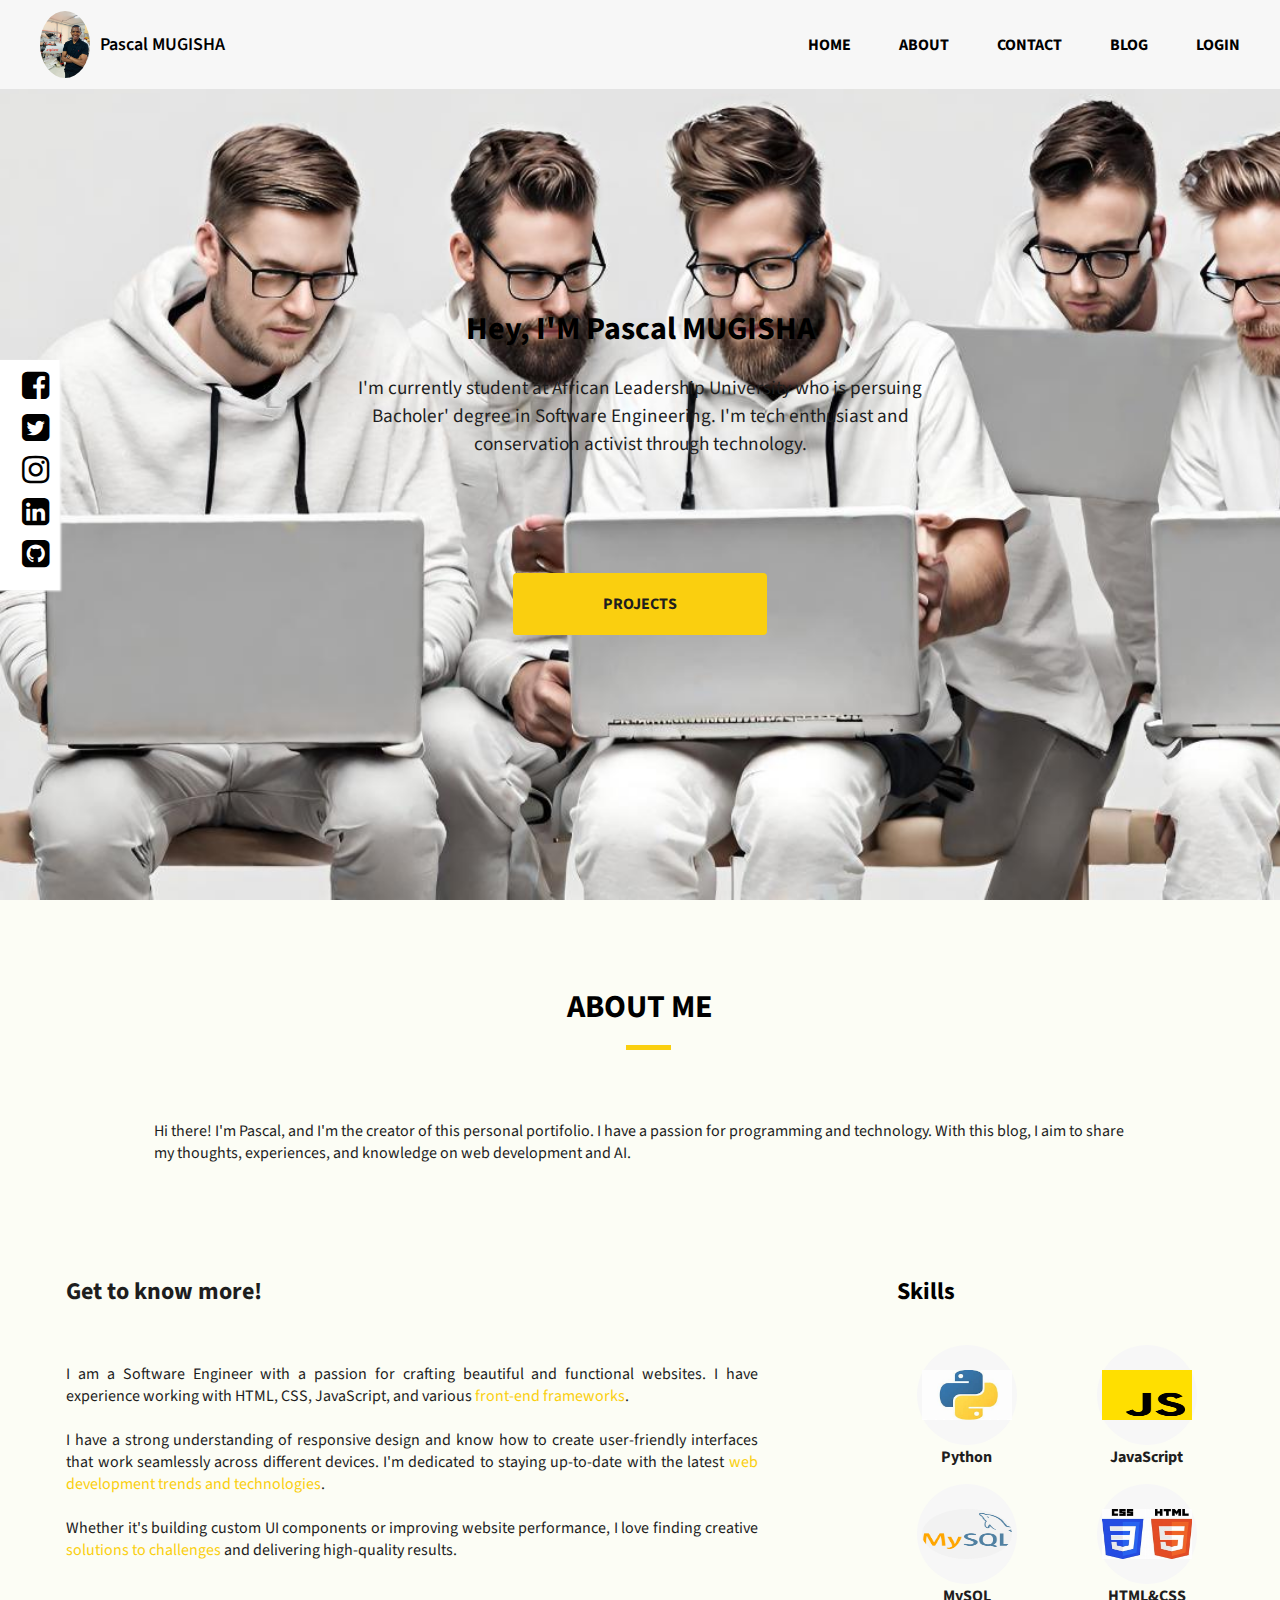
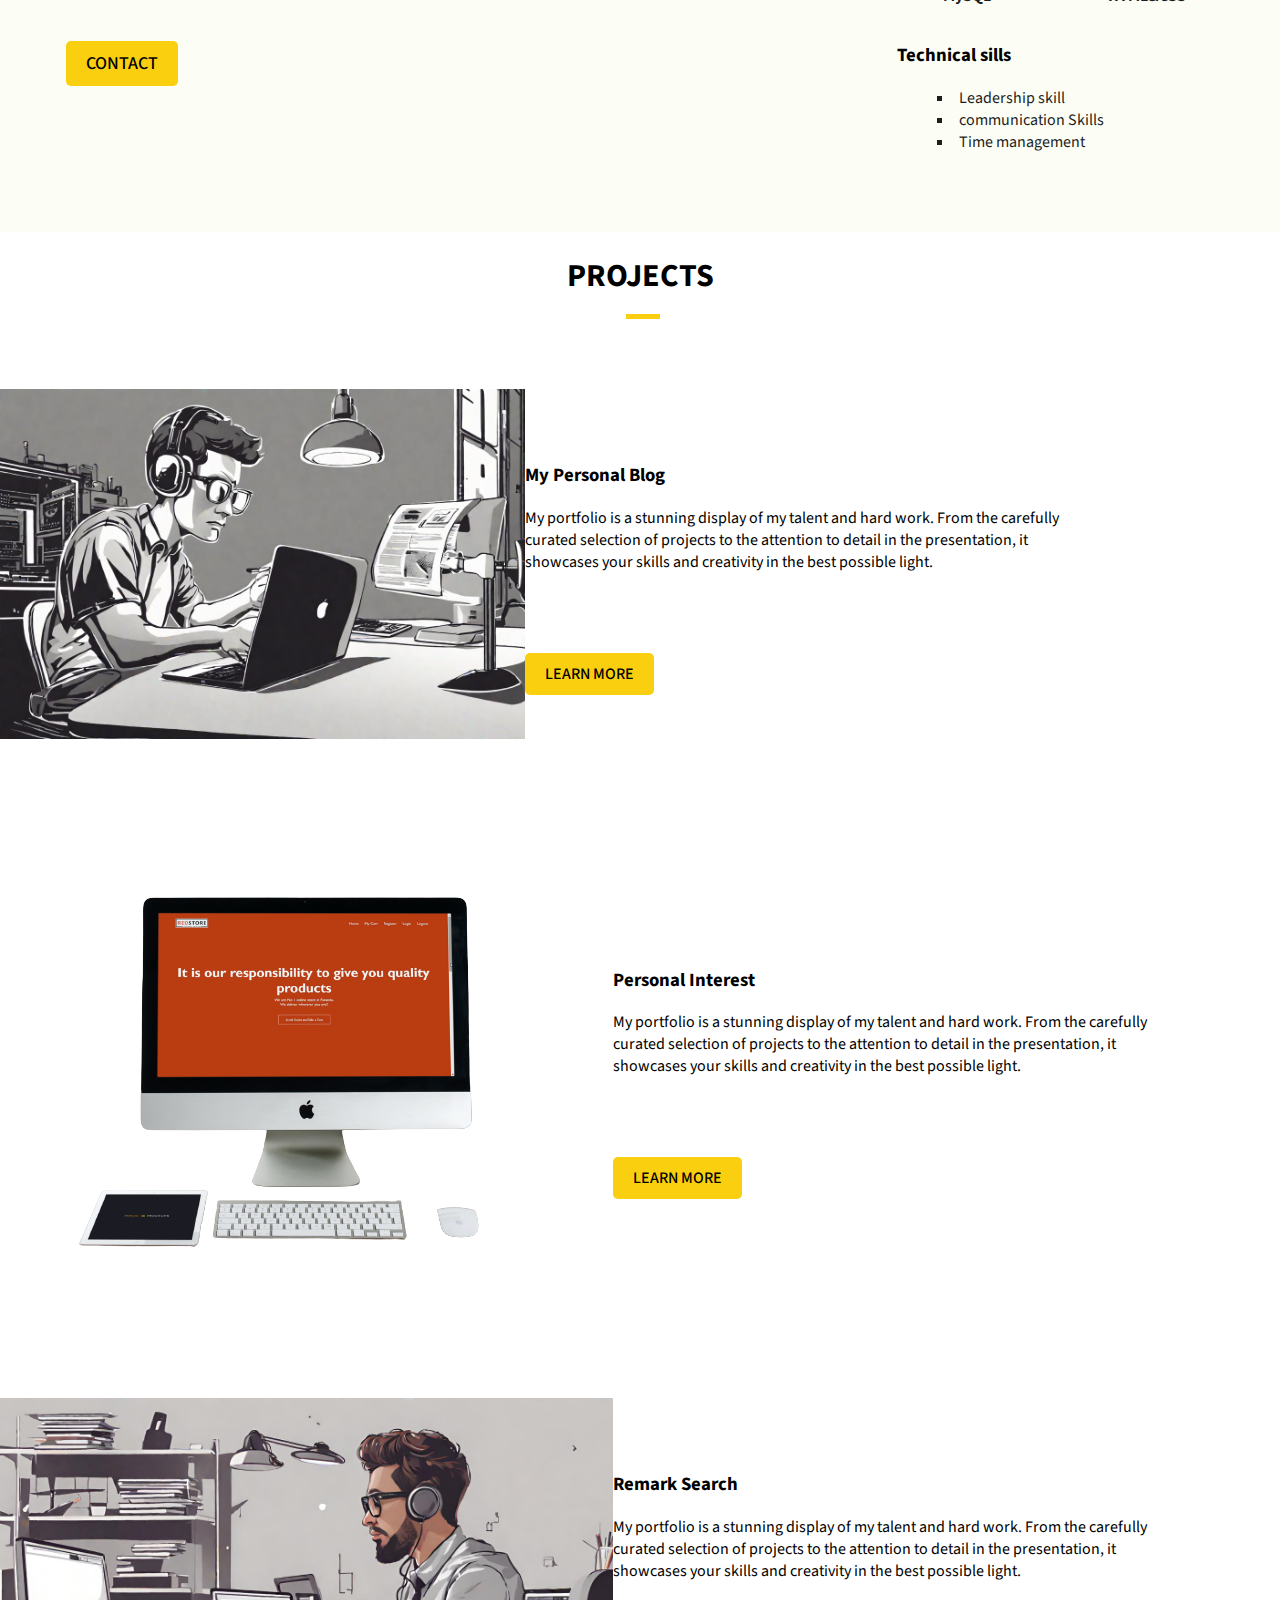
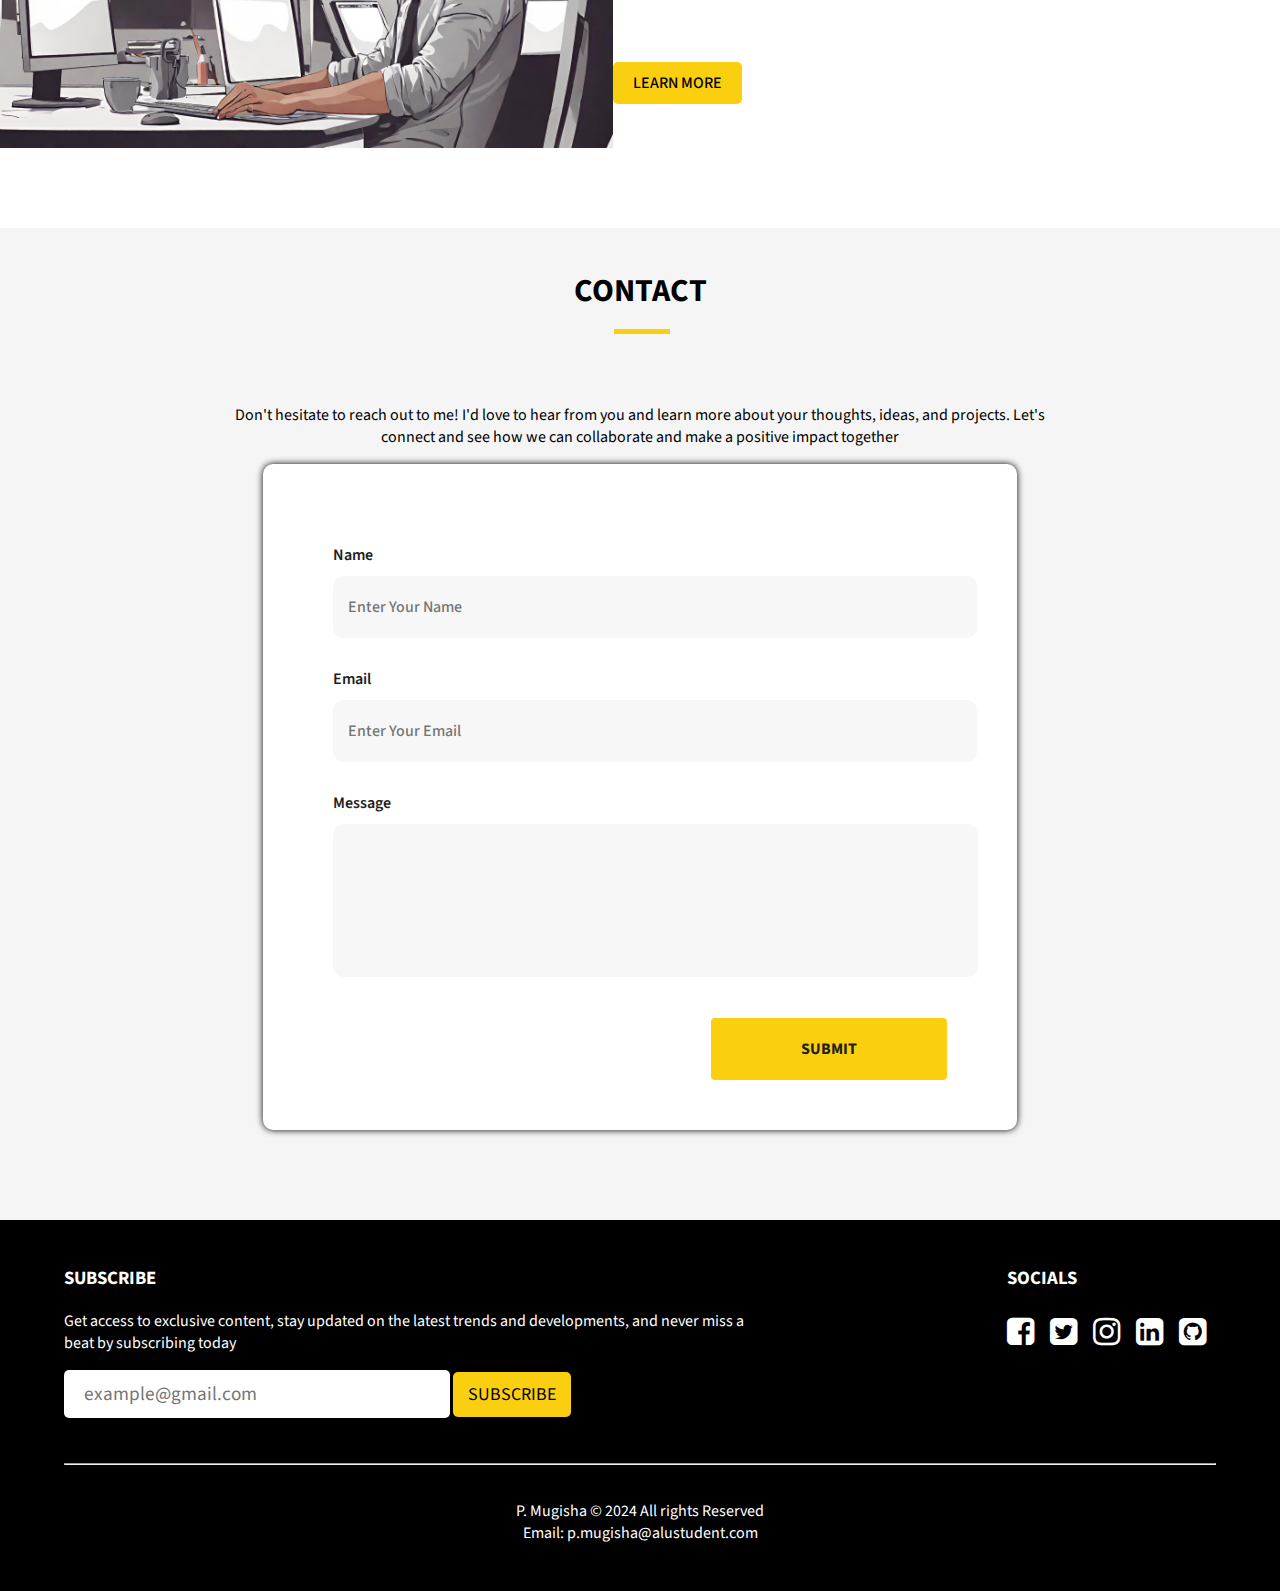
==== commit 5d2f61d6: "portifolio" ====
--- a/index.html
+++ b/index.html
@@ -154,7 +154,7 @@
             <h1 class="section_title">PRO<span style="border-bottom: 5px solid var(--green); padding-bottom: 15px;">JE</span>CTS</h1>
             
             <div class="project_item">
-                <img src="images/portfolio_nobg.png" >
+                <img src="images/tech_guy.jpg" width="300" height="350" >
                 <div class="project_desc">
                     <h3>My Personal Blog</h3>
                     <p>My portfolio is a stunning display of my talent and hard work. 
@@ -169,7 +169,7 @@
             <div class="project_item proj_it">
                 <img src="images/shop_nobg.png" >
                 <div class="project_desc ">
-                    <h3>Red Store</h3>
+                    <h3>Personal Interest</h3>
                     <p>My portfolio is a stunning display of my talent and hard work. 
                         From the carefully curated selection of projects to the 
                         attention to detail in the presentation, it showcases your 
@@ -180,7 +180,7 @@
             </div>
             
             <div class="project_item proj_it">
-                <img src="images/research.jpg" width="700px" height="700px">
+                <img src="images/research.jpg" width="300px" height="350px">
                 <div class="project_desc ">
                     <h3>Remark Search</h3>
                     <p>My portfolio is a stunning display of my talent and hard work. 
--- a/style.css
+++ b/style.css
@@ -30,7 +30,7 @@
 /* --------- for the navbar -------- */
 .navbar{
     display: flex;
-    background: var(--grey);
+    background: var(--lightgray);
     align-items: center;
     justify-content: space-between;
     padding: .2rem 2rem;
